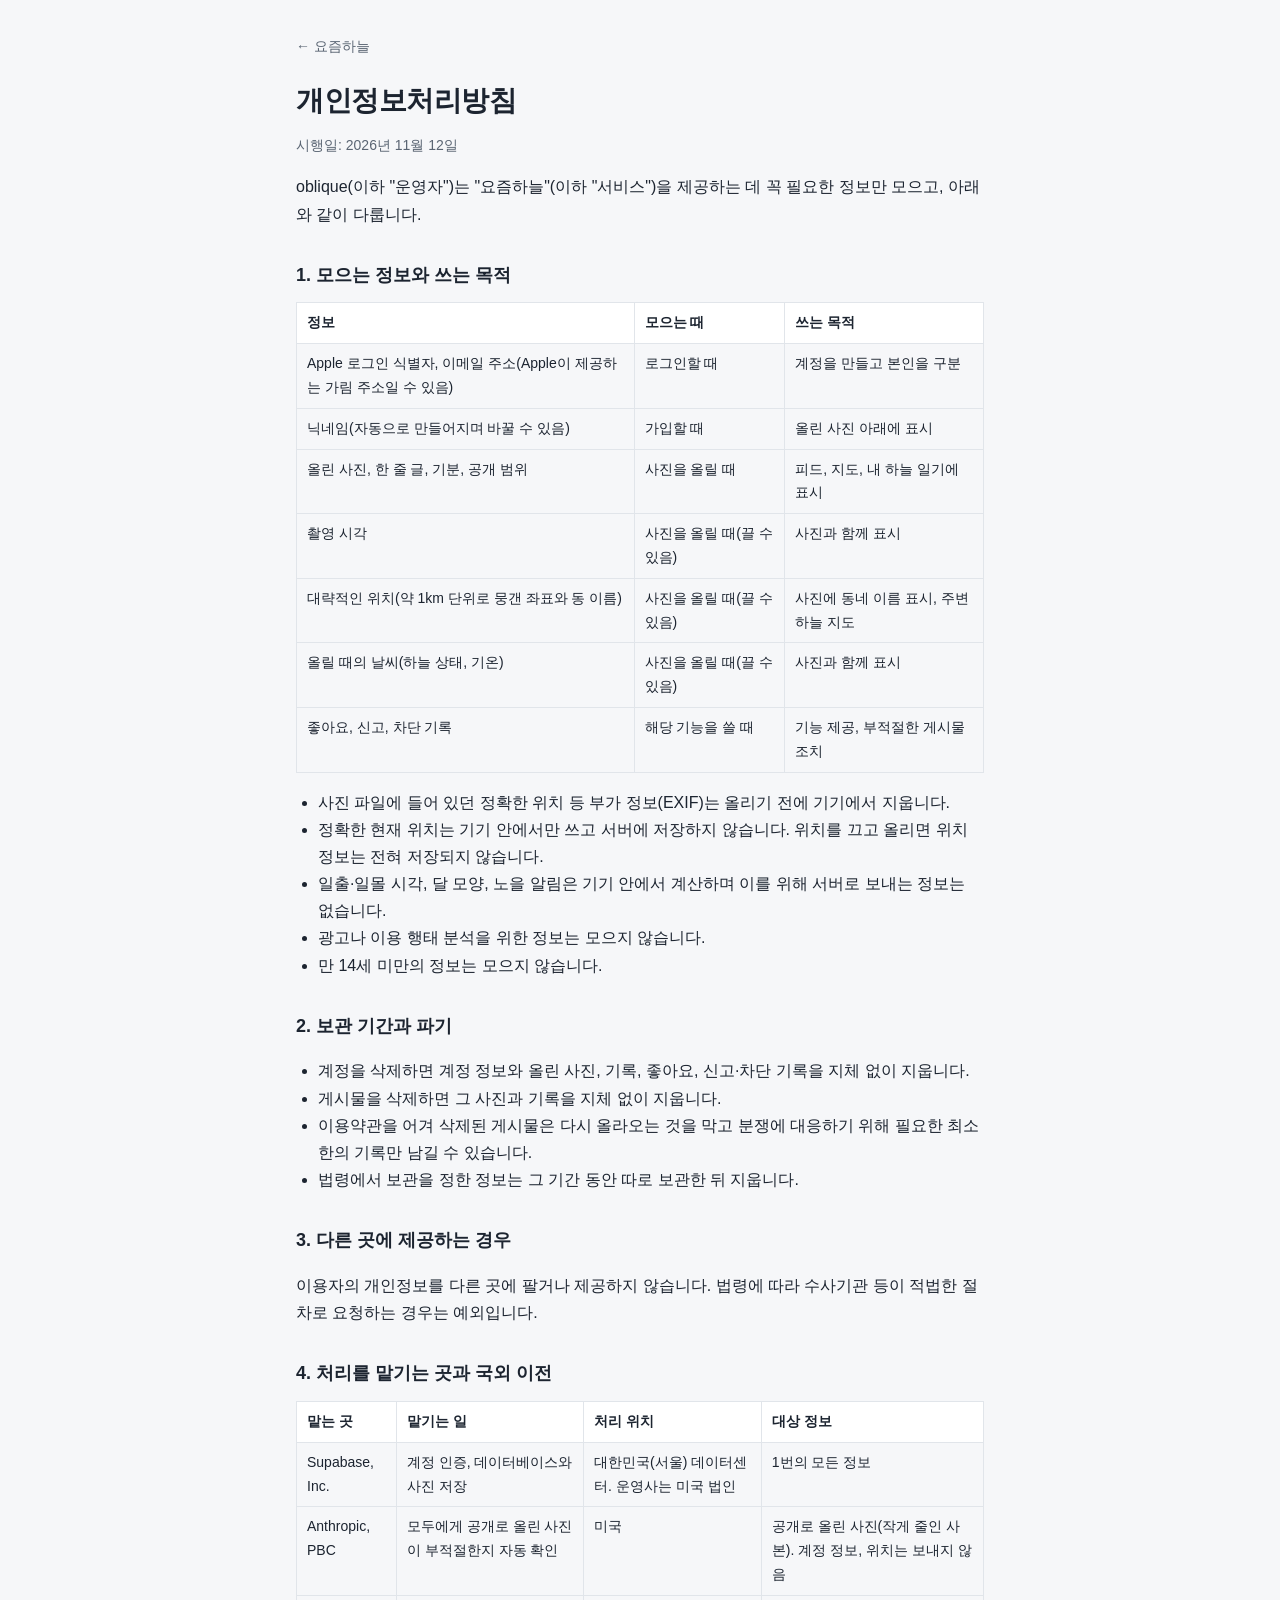
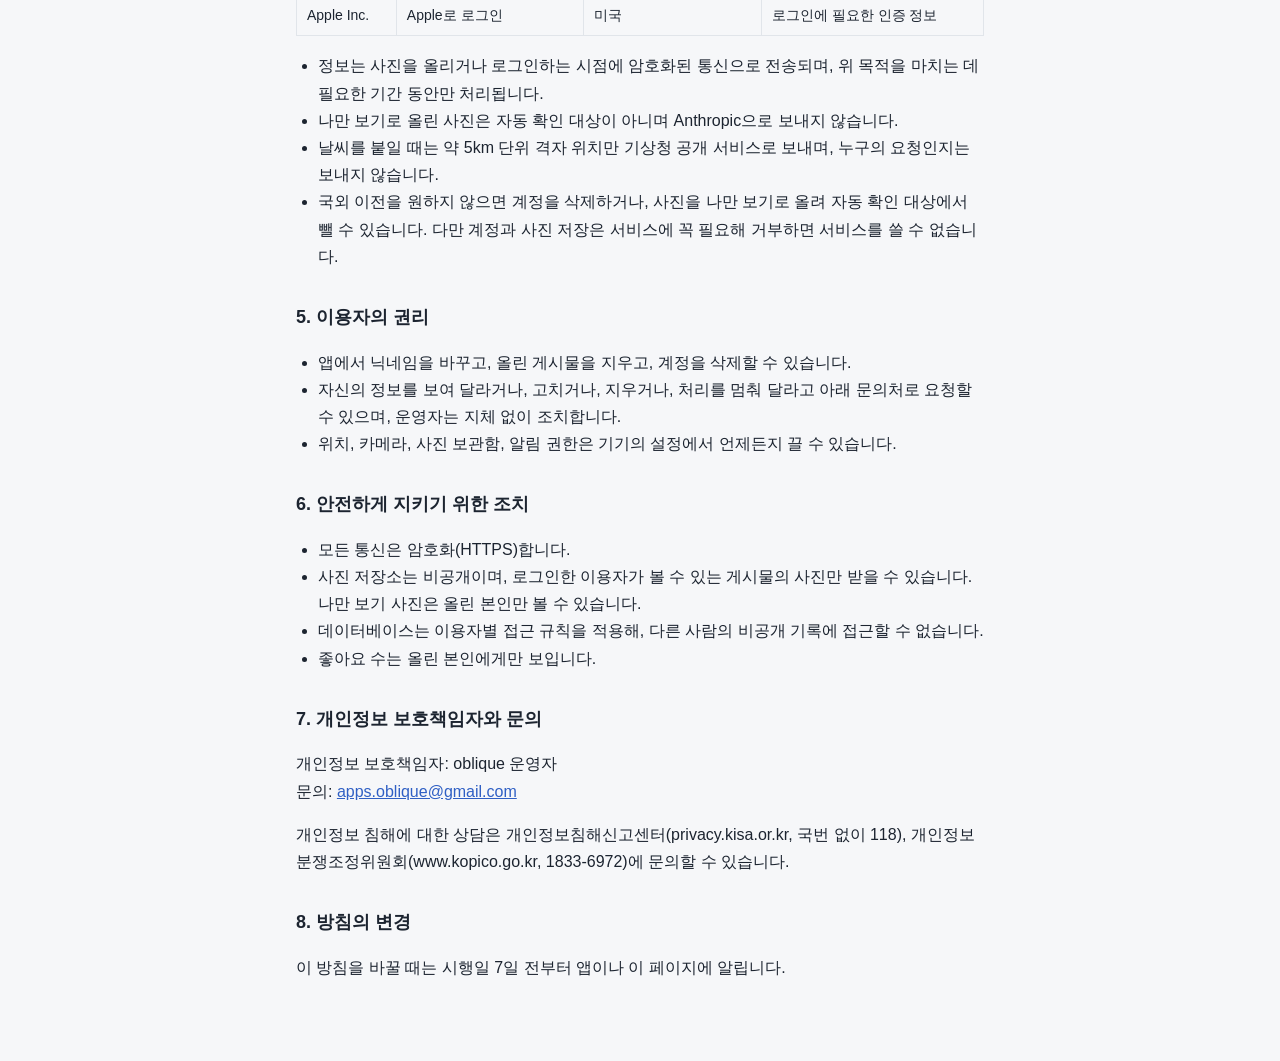
==== privacy.html @ c8b2721c "요즘하늘 약관과 문의 안내" ====
<!doctype html>
<html lang="ko">
<head>
<meta charset="utf-8">
<meta name="viewport" content="width=device-width, initial-scale=1">
<title>개인정보처리방침 · 요즘하늘</title>
<link rel="stylesheet" href="style.css">
</head>
<body>
<main>
  <header class="top"><a href="./">← 요즘하늘</a></header>
  <h1>개인정보처리방침</h1>
  <p class="meta">시행일: 2026년 11월 12일</p>
  <p>oblique(이하 "운영자")는 "요즘하늘"(이하 "서비스")을 제공하는 데 꼭 필요한 정보만 모으고, 아래와 같이 다룹니다.</p>

  <h2>1. 모으는 정보와 쓰는 목적</h2>
  <table>
    <tr><th>정보</th><th>모으는 때</th><th>쓰는 목적</th></tr>
    <tr><td>Apple 로그인 식별자, 이메일 주소(Apple이 제공하는 가림 주소일 수 있음)</td><td>로그인할 때</td><td>계정을 만들고 본인을 구분</td></tr>
    <tr><td>닉네임(자동으로 만들어지며 바꿀 수 있음)</td><td>가입할 때</td><td>올린 사진 아래에 표시</td></tr>
    <tr><td>올린 사진, 한 줄 글, 기분, 공개 범위</td><td>사진을 올릴 때</td><td>피드, 지도, 내 하늘 일기에 표시</td></tr>
    <tr><td>촬영 시각</td><td>사진을 올릴 때(끌 수 있음)</td><td>사진과 함께 표시</td></tr>
    <tr><td>대략적인 위치(약 1km 단위로 뭉갠 좌표와 동 이름)</td><td>사진을 올릴 때(끌 수 있음)</td><td>사진에 동네 이름 표시, 주변 하늘 지도</td></tr>
    <tr><td>올릴 때의 날씨(하늘 상태, 기온)</td><td>사진을 올릴 때(끌 수 있음)</td><td>사진과 함께 표시</td></tr>
    <tr><td>좋아요, 신고, 차단 기록</td><td>해당 기능을 쓸 때</td><td>기능 제공, 부적절한 게시물 조치</td></tr>
  </table>
  <ul>
    <li>사진 파일에 들어 있던 정확한 위치 등 부가 정보(EXIF)는 올리기 전에 기기에서 지웁니다.</li>
    <li>정확한 현재 위치는 기기 안에서만 쓰고 서버에 저장하지 않습니다. 위치를 끄고 올리면 위치 정보는 전혀 저장되지 않습니다.</li>
    <li>일출·일몰 시각, 달 모양, 노을 알림은 기기 안에서 계산하며 이를 위해 서버로 보내는 정보는 없습니다.</li>
    <li>광고나 이용 행태 분석을 위한 정보는 모으지 않습니다.</li>
    <li>만 14세 미만의 정보는 모으지 않습니다.</li>
  </ul>

  <h2>2. 보관 기간과 파기</h2>
  <ul>
    <li>계정을 삭제하면 계정 정보와 올린 사진, 기록, 좋아요, 신고·차단 기록을 지체 없이 지웁니다.</li>
    <li>게시물을 삭제하면 그 사진과 기록을 지체 없이 지웁니다.</li>
    <li>이용약관을 어겨 삭제된 게시물은 다시 올라오는 것을 막고 분쟁에 대응하기 위해 필요한 최소한의 기록만 남길 수 있습니다.</li>
    <li>법령에서 보관을 정한 정보는 그 기간 동안 따로 보관한 뒤 지웁니다.</li>
  </ul>

  <h2>3. 다른 곳에 제공하는 경우</h2>
  <p>이용자의 개인정보를 다른 곳에 팔거나 제공하지 않습니다. 법령에 따라 수사기관 등이 적법한 절차로 요청하는 경우는 예외입니다.</p>

  <h2>4. 처리를 맡기는 곳과 국외 이전</h2>
  <table>
    <tr><th>맡는 곳</th><th>맡기는 일</th><th>처리 위치</th><th>대상 정보</th></tr>
    <tr><td>Supabase, Inc.</td><td>계정 인증, 데이터베이스와 사진 저장</td><td>대한민국(서울) 데이터센터. 운영사는 미국 법인</td><td>1번의 모든 정보</td></tr>
    <tr><td>Anthropic, PBC</td><td>모두에게 공개로 올린 사진이 부적절한지 자동 확인</td><td>미국</td><td>공개로 올린 사진(작게 줄인 사본). 계정 정보, 위치는 보내지 않음</td></tr>
    <tr><td>Apple Inc.</td><td>Apple로 로그인</td><td>미국</td><td>로그인에 필요한 인증 정보</td></tr>
  </table>
  <ul>
    <li>정보는 사진을 올리거나 로그인하는 시점에 암호화된 통신으로 전송되며, 위 목적을 마치는 데 필요한 기간 동안만 처리됩니다.</li>
    <li>나만 보기로 올린 사진은 자동 확인 대상이 아니며 Anthropic으로 보내지 않습니다.</li>
    <li>날씨를 붙일 때는 약 5km 단위 격자 위치만 기상청 공개 서비스로 보내며, 누구의 요청인지는 보내지 않습니다.</li>
    <li>국외 이전을 원하지 않으면 계정을 삭제하거나, 사진을 나만 보기로 올려 자동 확인 대상에서 뺄 수 있습니다. 다만 계정과 사진 저장은 서비스에 꼭 필요해 거부하면 서비스를 쓸 수 없습니다.</li>
  </ul>

  <h2>5. 이용자의 권리</h2>
  <ul>
    <li>앱에서 닉네임을 바꾸고, 올린 게시물을 지우고, 계정을 삭제할 수 있습니다.</li>
    <li>자신의 정보를 보여 달라거나, 고치거나, 지우거나, 처리를 멈춰 달라고 아래 문의처로 요청할 수 있으며, 운영자는 지체 없이 조치합니다.</li>
    <li>위치, 카메라, 사진 보관함, 알림 권한은 기기의 설정에서 언제든지 끌 수 있습니다.</li>
  </ul>

  <h2>6. 안전하게 지키기 위한 조치</h2>
  <ul>
    <li>모든 통신은 암호화(HTTPS)합니다.</li>
    <li>사진 저장소는 비공개이며, 로그인한 이용자가 볼 수 있는 게시물의 사진만 받을 수 있습니다. 나만 보기 사진은 올린 본인만 볼 수 있습니다.</li>
    <li>데이터베이스는 이용자별 접근 규칙을 적용해, 다른 사람의 비공개 기록에 접근할 수 없습니다.</li>
    <li>좋아요 수는 올린 본인에게만 보입니다.</li>
  </ul>

  <h2>7. 개인정보 보호책임자와 문의</h2>
  <p>개인정보 보호책임자: oblique 운영자<br>
  문의: <a href="mailto:apps.oblique@gmail.com">apps.oblique@gmail.com</a></p>
  <p>개인정보 침해에 대한 상담은 개인정보침해신고센터(privacy.kisa.or.kr, 국번 없이 118), 개인정보분쟁조정위원회(www.kopico.go.kr, 1833-6972)에 문의할 수 있습니다.</p>

  <h2>8. 방침의 변경</h2>
  <p>이 방침을 바꿀 때는 시행일 7일 전부터 앱이나 이 페이지에 알립니다.</p>
</main>
</body>
</html>
---- style.css ----
:root { --bg: #f6f7f9; --card: #ffffff; --text: #1c2430; --sub: #5a6573; --line: #e1e5ea; --accent: #2f5fc4; }
@media (prefers-color-scheme: dark) {
  :root { --bg: #14181f; --card: #1c222b; --text: #eef1f5; --sub: #a3adba; --line: #2c3440; --accent: #8fb0f5; }
}
* { box-sizing: border-box; }
body { margin: 0; background: var(--bg); color: var(--text); font: 16px/1.7 -apple-system, BlinkMacSystemFont, "Apple SD Gothic Neo", "Noto Sans KR", sans-serif; }
main { max-width: 720px; margin: 0 auto; padding: 32px 16px 64px; }
header.top { margin-bottom: 24px; }
header.top a { color: var(--sub); text-decoration: none; font-size: 14px; }
h1 { font-size: 28px; line-height: 1.3; margin: 8px 0 4px; letter-spacing: -0.5px; }
h2 { font-size: 18px; margin: 32px 0 8px; }
p, li { color: var(--text); }
.meta { color: var(--sub); font-size: 14px; }
a { color: var(--accent); }
ul, ol { padding-left: 22px; }
table { width: 100%; border-collapse: collapse; margin: 12px 0; font-size: 14px; display: block; overflow-x: auto; }
th, td { border: 1px solid var(--line); padding: 8px 10px; text-align: left; vertical-align: top; }
th { background: var(--card); white-space: nowrap; }
.cards { display: grid; gap: 12px; margin: 20px 0; }
.card { display: block; background: var(--card); border: 1px solid var(--line); border-radius: 14px; padding: 16px; text-decoration: none; color: var(--text); }
.card strong { display: block; }
.card span { color: var(--sub); font-size: 14px; }
footer { margin-top: 48px; padding-top: 16px; border-top: 1px solid var(--line); color: var(--sub); font-size: 14px; }
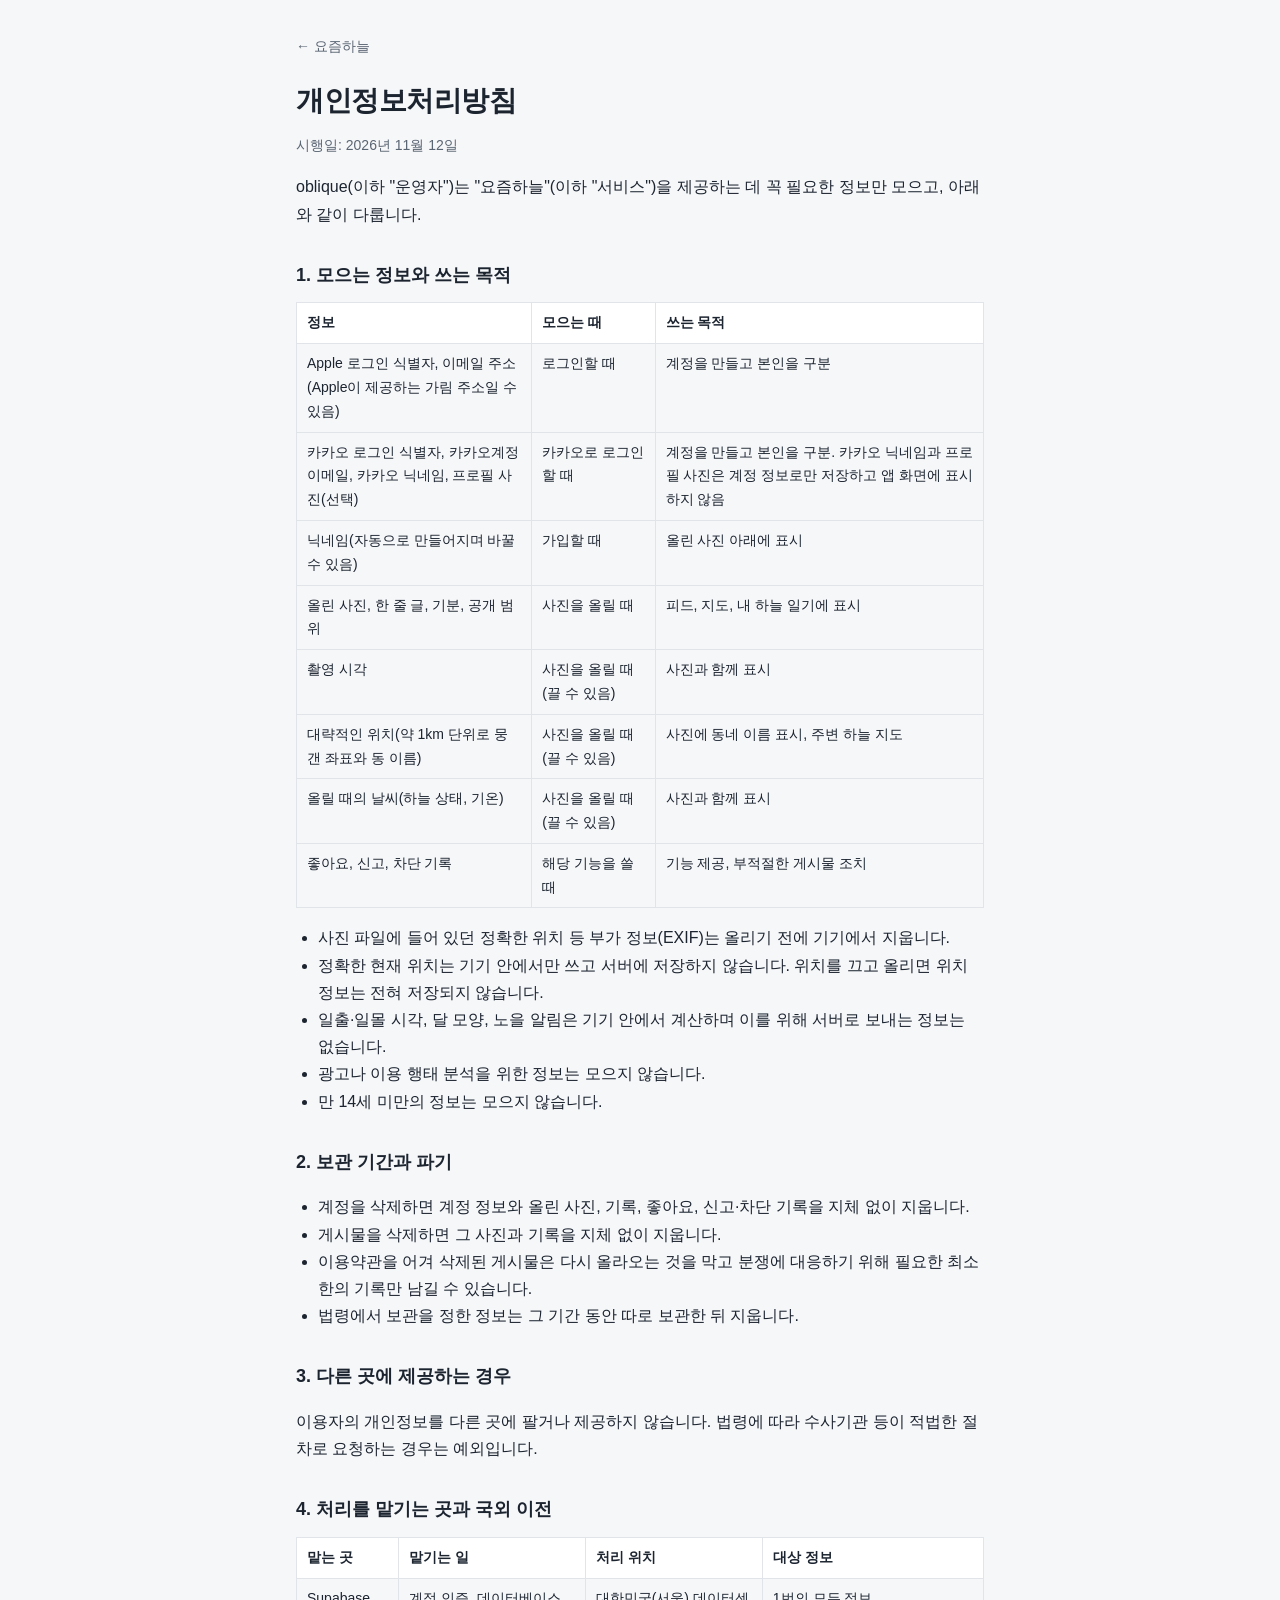
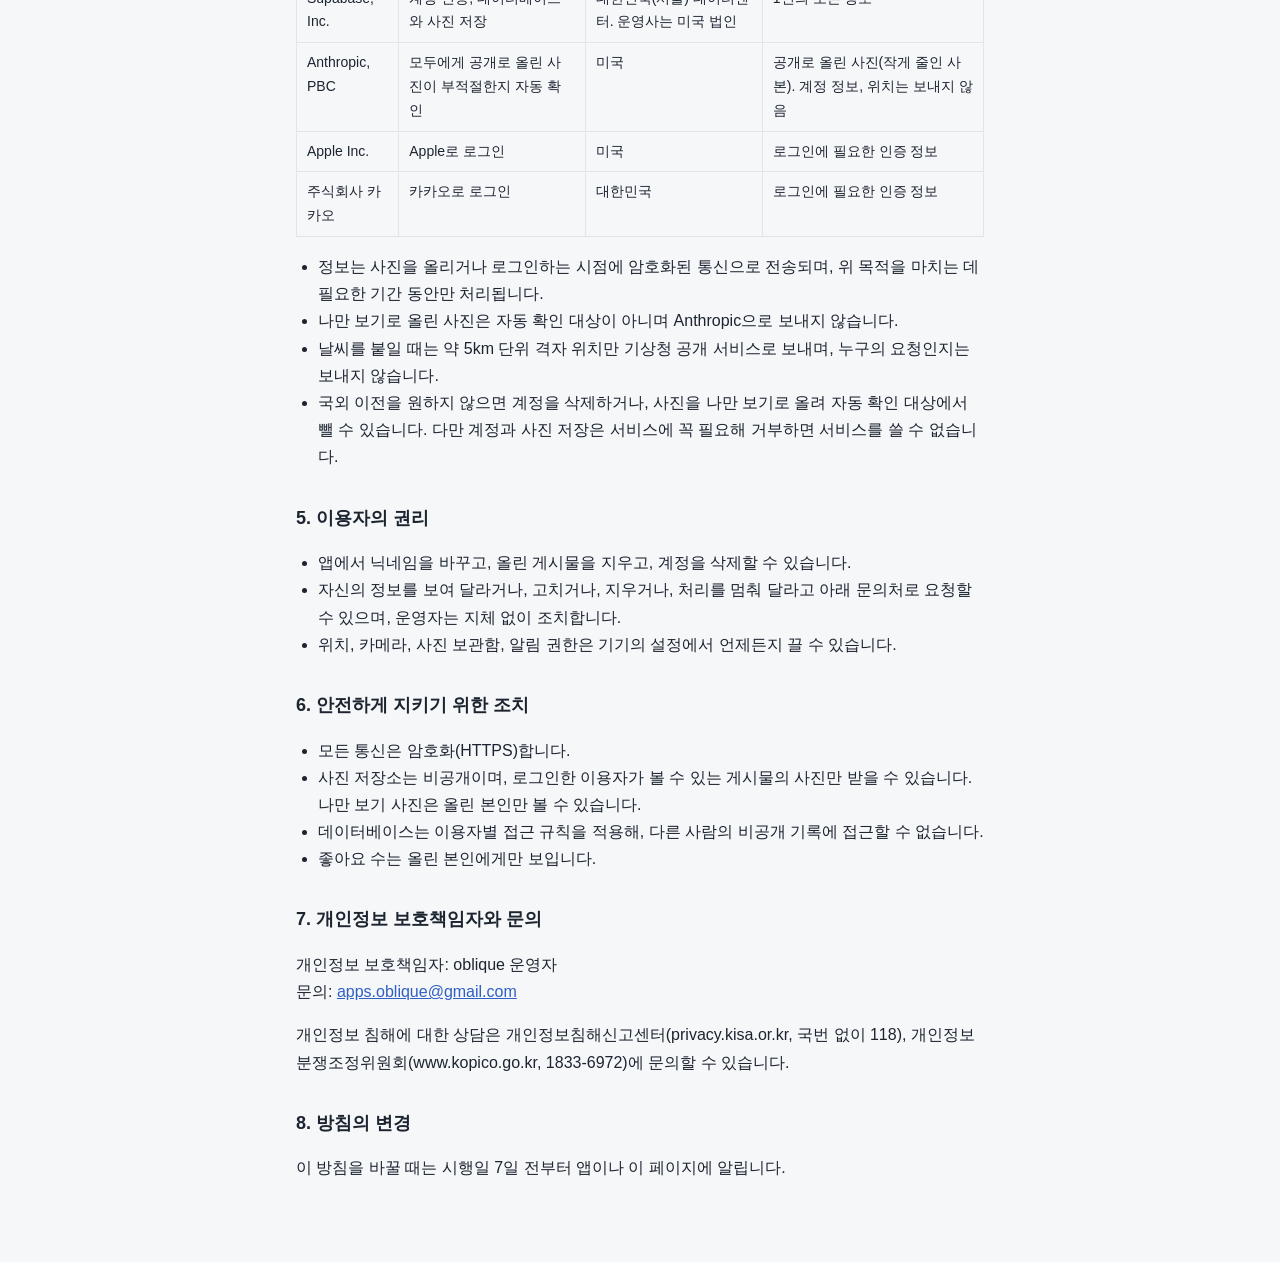
==== commit 666f3e01: "카카오 로그인 관련 내용 추가" ====
--- a/privacy.html
+++ b/privacy.html
@@ -17,6 +17,7 @@
   <table>
     <tr><th>정보</th><th>모으는 때</th><th>쓰는 목적</th></tr>
     <tr><td>Apple 로그인 식별자, 이메일 주소(Apple이 제공하는 가림 주소일 수 있음)</td><td>로그인할 때</td><td>계정을 만들고 본인을 구분</td></tr>
+    <tr><td>카카오 로그인 식별자, 카카오계정 이메일, 카카오 닉네임, 프로필 사진(선택)</td><td>카카오로 로그인할 때</td><td>계정을 만들고 본인을 구분. 카카오 닉네임과 프로필 사진은 계정 정보로만 저장하고 앱 화면에 표시하지 않음</td></tr>
     <tr><td>닉네임(자동으로 만들어지며 바꿀 수 있음)</td><td>가입할 때</td><td>올린 사진 아래에 표시</td></tr>
     <tr><td>올린 사진, 한 줄 글, 기분, 공개 범위</td><td>사진을 올릴 때</td><td>피드, 지도, 내 하늘 일기에 표시</td></tr>
     <tr><td>촬영 시각</td><td>사진을 올릴 때(끌 수 있음)</td><td>사진과 함께 표시</td></tr>
@@ -49,6 +50,7 @@
     <tr><td>Supabase, Inc.</td><td>계정 인증, 데이터베이스와 사진 저장</td><td>대한민국(서울) 데이터센터. 운영사는 미국 법인</td><td>1번의 모든 정보</td></tr>
     <tr><td>Anthropic, PBC</td><td>모두에게 공개로 올린 사진이 부적절한지 자동 확인</td><td>미국</td><td>공개로 올린 사진(작게 줄인 사본). 계정 정보, 위치는 보내지 않음</td></tr>
     <tr><td>Apple Inc.</td><td>Apple로 로그인</td><td>미국</td><td>로그인에 필요한 인증 정보</td></tr>
+    <tr><td>주식회사 카카오</td><td>카카오로 로그인</td><td>대한민국</td><td>로그인에 필요한 인증 정보</td></tr>
   </table>
   <ul>
     <li>정보는 사진을 올리거나 로그인하는 시점에 암호화된 통신으로 전송되며, 위 목적을 마치는 데 필요한 기간 동안만 처리됩니다.</li>
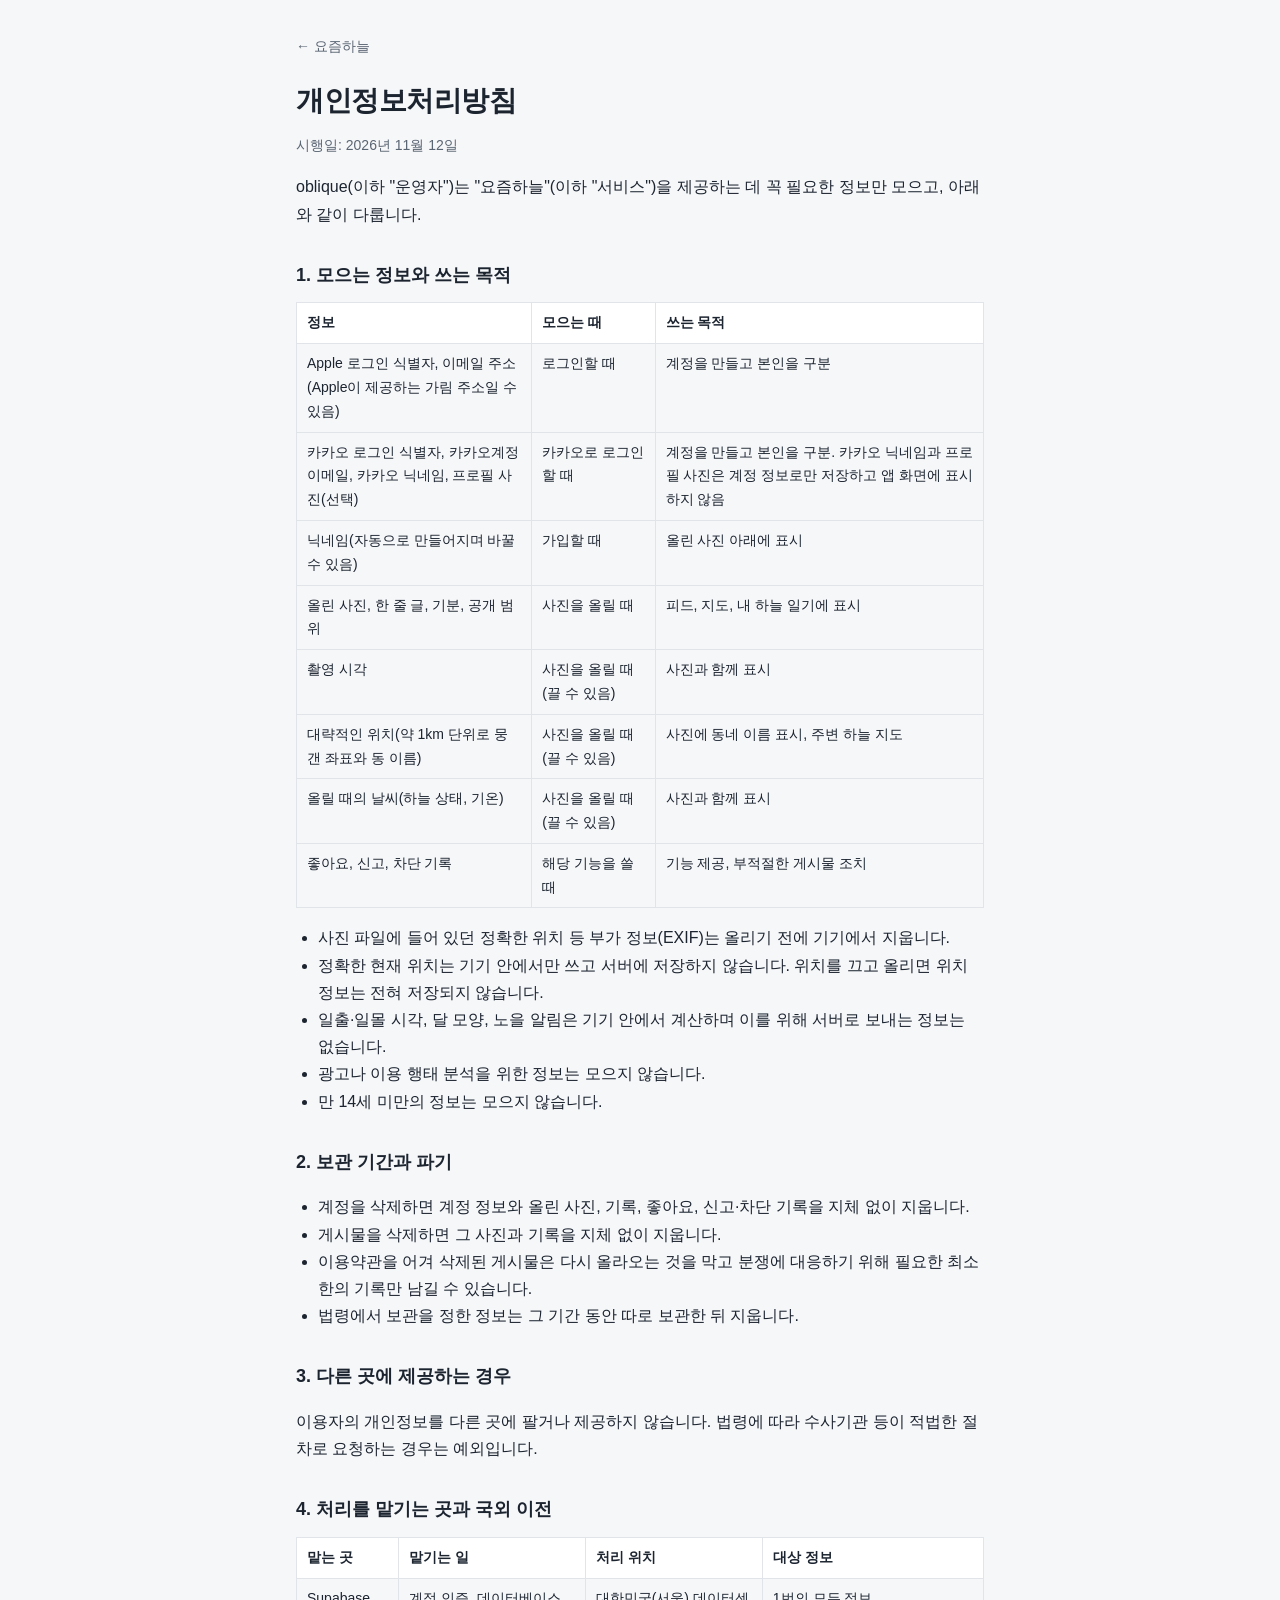
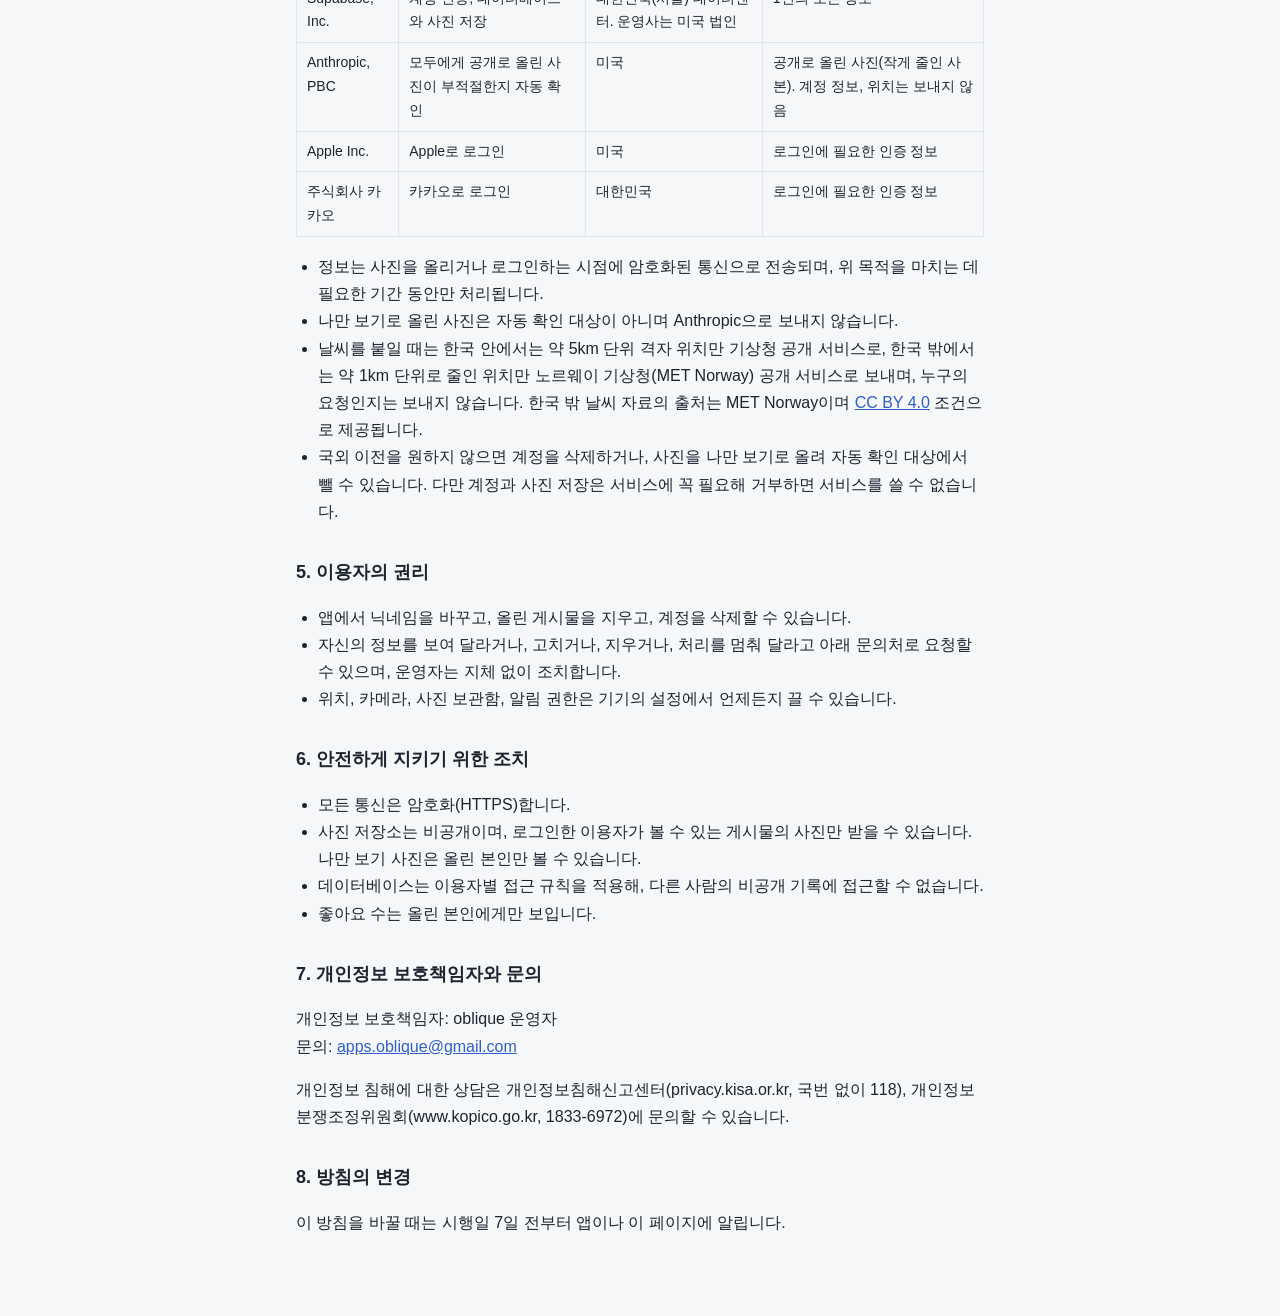
==== commit db56f7e1: "해외 날씨 출처(MET Norway)와 위치 전송 안내 추가" ====
--- a/privacy.html
+++ b/privacy.html
@@ -55,7 +55,7 @@
   <ul>
     <li>정보는 사진을 올리거나 로그인하는 시점에 암호화된 통신으로 전송되며, 위 목적을 마치는 데 필요한 기간 동안만 처리됩니다.</li>
     <li>나만 보기로 올린 사진은 자동 확인 대상이 아니며 Anthropic으로 보내지 않습니다.</li>
-    <li>날씨를 붙일 때는 약 5km 단위 격자 위치만 기상청 공개 서비스로 보내며, 누구의 요청인지는 보내지 않습니다.</li>
+    <li>날씨를 붙일 때는 한국 안에서는 약 5km 단위 격자 위치만 기상청 공개 서비스로, 한국 밖에서는 약 1km 단위로 줄인 위치만 노르웨이 기상청(MET Norway) 공개 서비스로 보내며, 누구의 요청인지는 보내지 않습니다. 한국 밖 날씨 자료의 출처는 MET Norway이며 <a href="https://creativecommons.org/licenses/by/4.0/">CC BY 4.0</a> 조건으로 제공됩니다.</li>
     <li>국외 이전을 원하지 않으면 계정을 삭제하거나, 사진을 나만 보기로 올려 자동 확인 대상에서 뺄 수 있습니다. 다만 계정과 사진 저장은 서비스에 꼭 필요해 거부하면 서비스를 쓸 수 없습니다.</li>
   </ul>
 
